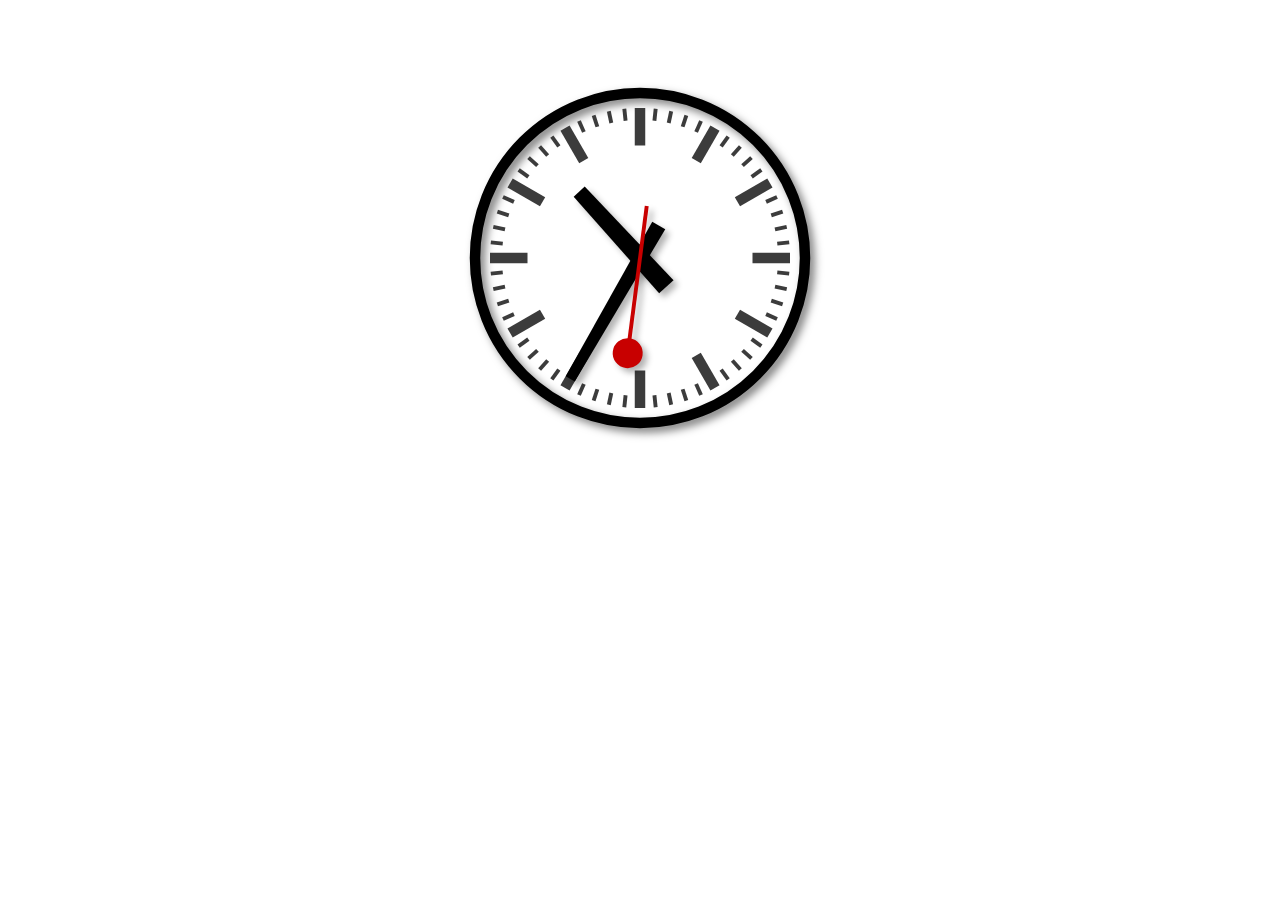
==== clock/index.html @ f045e5eb "Bahnhofsuhr: CC BY 3.0 DE, Rüdiger Appel, Februar 2016, 3quarks.com/de/Bahnhofsuhr" ====
<html>

  <head>
    <title>Bahnhofsuhr</title>
    
      <!--[if IE]>
        <script type="text/javascript" src="excanvas.js"></script>
      <![endif]-->

      <script type="text/javascript" src="station-clock.js"></script>
      <script type="text/javascript">

      var clock = new StationClock("clock");
      clock.body = StationClock.RoundBody;
      clock.dial = StationClock.SwissStrokeDial;
      clock.hourHand = StationClock.SwissHourHand;
      clock.minuteHand = StationClock.SwissMinuteHand;
      clock.secondHand = StationClock.SwissSecondHand;
      clock.boss = StationClock.NoBoss;
      clock.minuteHandBehavoir = StationClock.BouncingMinuteHand;
      clock.secondHandBehavoir = StationClock.OverhastySecondHand;

      animate();

      function animate() {
        clock.draw();
        window.setTimeout("animate()", 50);
      }

    </script>
	
  </head>
  
  <body>
    <div style="text-align: center; padding-top: 50px">
      <canvas id="clock" width="400" height="400">
        Fehlermeldung       
      </canvas>
    </div>
  </body>
  
</html>
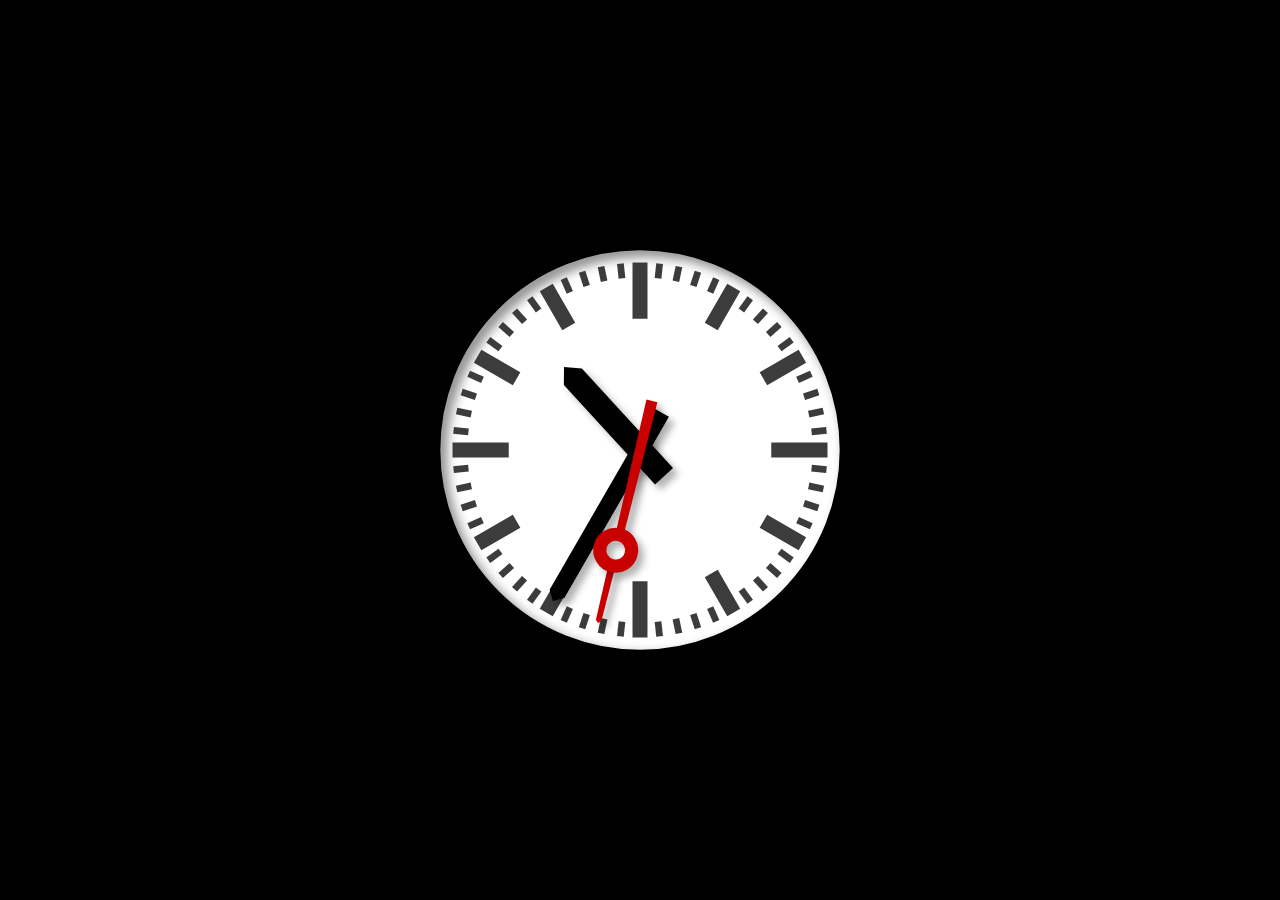
==== commit 5f3481c7: "Änderung" ====
--- a/clock/index.html
+++ b/clock/index.html
@@ -1,23 +1,23 @@
 <html>
 
   <head>
+    <meta charset="UTF-8">
     <title>Bahnhofsuhr</title>
-    
-      <!--[if IE]>
-        <script type="text/javascript" src="excanvas.js"></script>
-      <![endif]-->
 
-      <script type="text/javascript" src="station-clock.js"></script>
-      <script type="text/javascript">
+    <!--[if IE]>
+      <script type="text/javascript" src="excanvas.js"></script>
+    <![endif]-->
 
+    <script type="text/javascript" src="station-clock.js"></script>
+    <script type="text/javascript">
       var clock = new StationClock("clock");
       clock.body = StationClock.RoundBody;
-      clock.dial = StationClock.SwissStrokeDial;
-      clock.hourHand = StationClock.SwissHourHand;
-      clock.minuteHand = StationClock.SwissMinuteHand;
-      clock.secondHand = StationClock.SwissSecondHand;
+      clock.dial = StationClock.GermanStrokeDial;
+      clock.hourHand = StationClock.PointedHourHand;
+      clock.minuteHand = StationClock.PointedMinuteHand;
+      clock.secondHand = StationClock.NewHoleShapedSecondHand;
       clock.boss = StationClock.NoBoss;
-      clock.minuteHandBehavoir = StationClock.BouncingMinuteHand;
+      clock.minuteHandBehavoir = StationClock.ElasticBouncingMinuteHand;
       clock.secondHandBehavoir = StationClock.OverhastySecondHand;
 
       animate();
@@ -26,17 +26,16 @@
         clock.draw();
         window.setTimeout("animate()", 50);
       }
+    </script>
 
-    </script>
-	
   </head>
-  
-  <body>
-    <div style="text-align: center; padding-top: 50px">
-      <canvas id="clock" width="400" height="400">
-        Fehlermeldung       
+
+  <body style="background-color: black;">
+    <div style="position: absolute; left: 50%; top: 50%; -webkit-transform: translate(-50%,-50%); -ms-transform: translate(-50%,-50%); transform: translate(-50%,-50%);">
+      <canvas id="clock" width="500vh" height="500vh">
+        Fehlermeldung
       </canvas>
     </div>
   </body>
-  
+
 </html>
